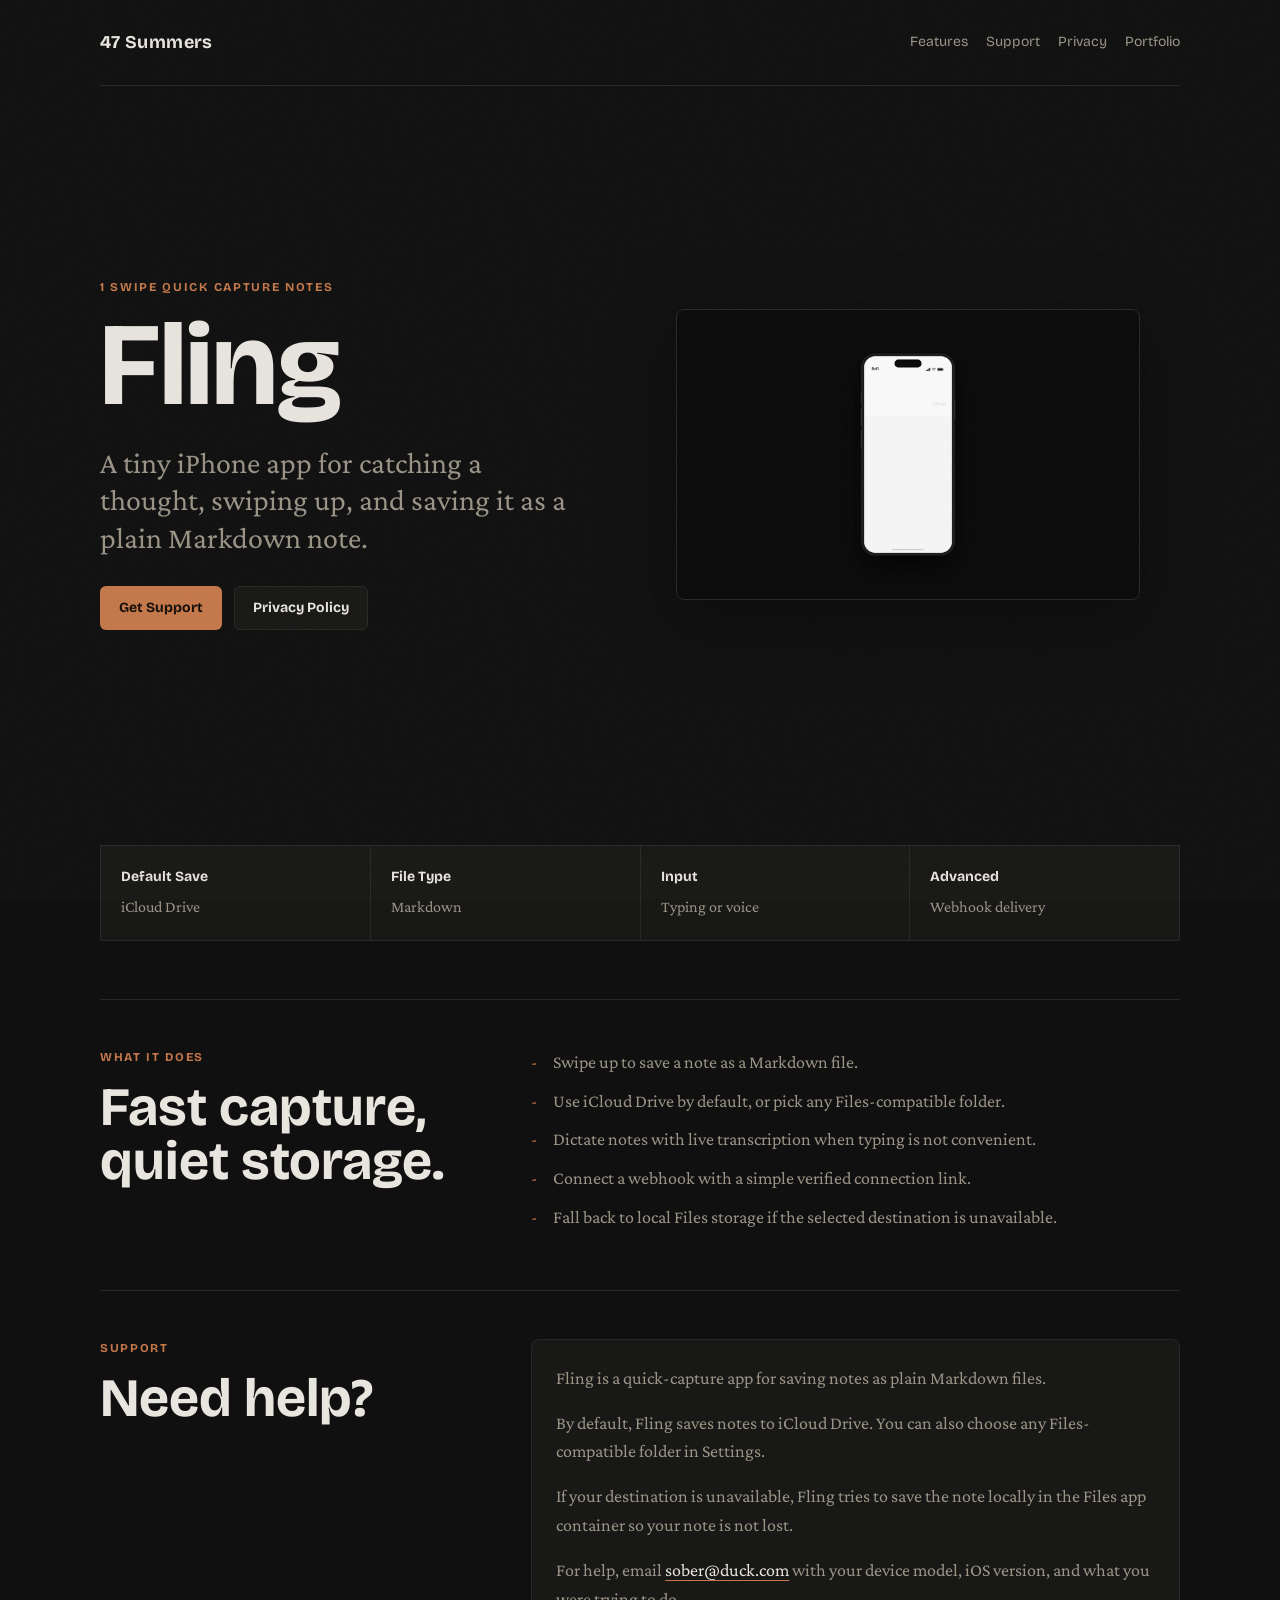
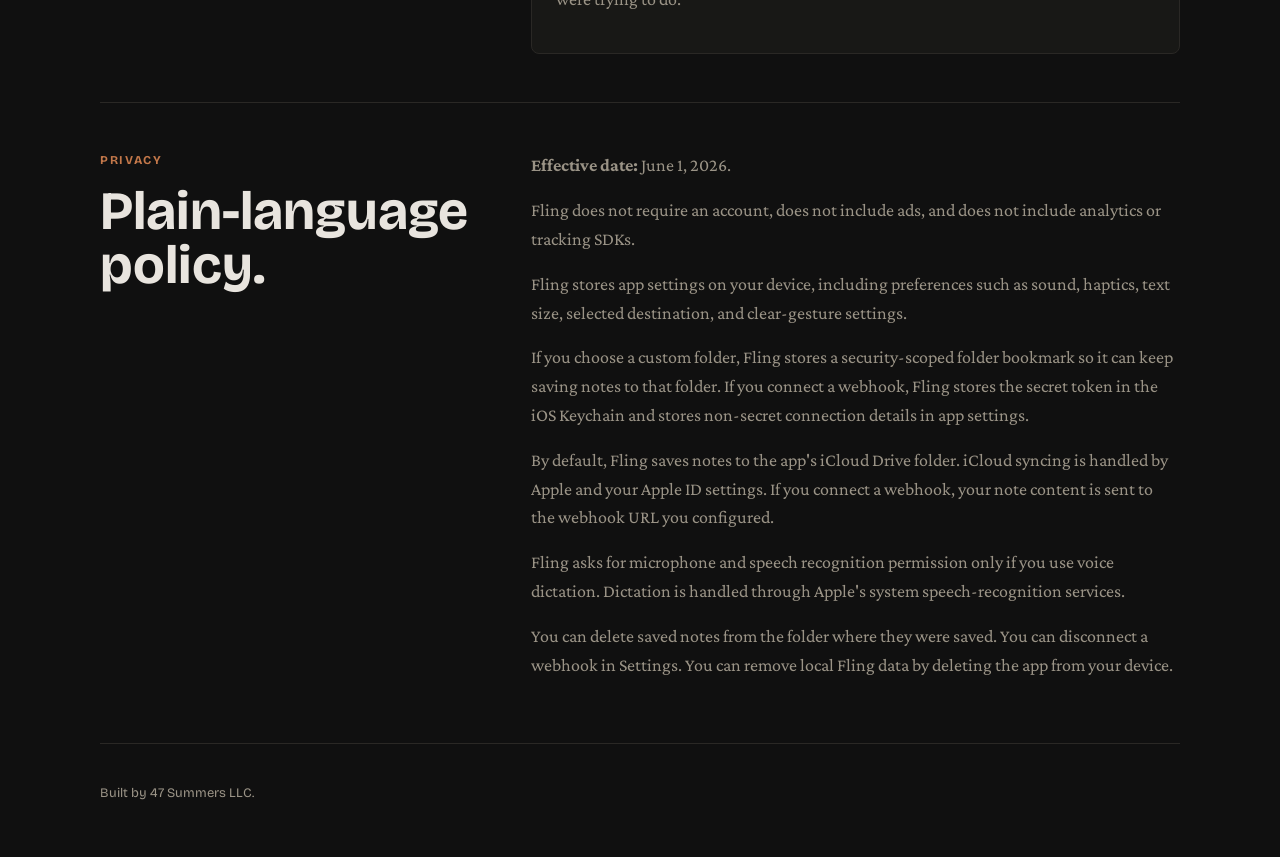
==== fling.html @ c7c5a13c "Add Fling portfolio page" ====
<!DOCTYPE html>
<html lang="en">
<head>
  <meta charset="UTF-8">
  <meta name="viewport" content="width=device-width, initial-scale=1.0">
  <title>Fling - 1 Swipe Quick Capture Notes</title>
  <meta name="description" content="Fling is a quick-capture iPhone app for saving notes as plain Markdown files with one swipe.">
  <link rel="preconnect" href="https://fonts.googleapis.com">
  <link rel="preconnect" href="https://fonts.gstatic.com" crossorigin>
  <link href="https://fonts.googleapis.com/css2?family=Bricolage+Grotesque:opsz,wght@12..96,200..800&family=Crimson+Pro:ital,wght@0,300;0,400;0,500;1,300;1,400&display=swap" rel="stylesheet">
  <style>
    :root {
      --bg: #101010;
      --panel: #181816;
      --panel-2: #20201d;
      --border: #2a2825;
      --text: #e8e4de;
      --muted: #9a9386;
      --accent: #c4784a;
      --accent-soft: rgba(196, 120, 74, 0.14);
      --font-display: "Bricolage Grotesque", sans-serif;
      --font-body: "Crimson Pro", Georgia, serif;
    }

    * { box-sizing: border-box; }

    html {
      scroll-behavior: smooth;
      -webkit-font-smoothing: antialiased;
    }

    body {
      margin: 0;
      background: var(--bg);
      color: var(--text);
      font-family: var(--font-body);
      font-size: 18px;
      line-height: 1.6;
    }

    a { color: inherit; }

    .grain {
      position: fixed;
      inset: 0;
      pointer-events: none;
      opacity: 0.035;
      background-image: url("data:image/svg+xml,%3Csvg viewBox='0 0 256 256' xmlns='http://www.w3.org/2000/svg'%3E%3Cfilter id='n'%3E%3CfeTurbulence type='fractalNoise' baseFrequency='0.85' numOctaves='4' stitchTiles='stitch'/%3E%3C/filter%3E%3Crect width='100%25' height='100%25' filter='url(%23n)'/%3E%3C/svg%3E");
      background-size: 200px 200px;
    }

    .shell {
      width: min(1080px, calc(100% - 40px));
      margin: 0 auto;
    }

    header {
      display: flex;
      justify-content: space-between;
      align-items: center;
      gap: 20px;
      padding: 28px 0;
      font-family: var(--font-display);
      color: var(--muted);
    }

    .brand {
      color: var(--text);
      font-weight: 700;
      letter-spacing: 0.02em;
    }

    nav {
      display: flex;
      gap: 18px;
      font-size: 14px;
    }

    nav a {
      color: var(--muted);
      text-decoration: none;
    }

    nav a:hover { color: var(--text); }

    .hero {
      display: grid;
      grid-template-columns: minmax(0, 0.95fr) minmax(300px, 1.05fr);
      gap: 44px;
      align-items: center;
      min-height: min(760px, calc(100vh - 86px));
      padding: 36px 0 58px;
    }

    .eyebrow {
      color: var(--accent);
      font-family: var(--font-display);
      font-size: 12px;
      font-weight: 700;
      letter-spacing: 0.14em;
      text-transform: uppercase;
      margin: 0 0 14px;
    }

    h1 {
      font-family: var(--font-display);
      font-size: clamp(56px, 10vw, 118px);
      line-height: 0.92;
      letter-spacing: 0;
      margin: 0;
    }

    .dek {
      max-width: 520px;
      margin: 24px 0 0;
      color: var(--muted);
      font-size: clamp(22px, 3vw, 30px);
      line-height: 1.25;
    }

    .actions {
      display: flex;
      flex-wrap: wrap;
      gap: 12px;
      margin-top: 30px;
    }

    .button {
      display: inline-flex;
      align-items: center;
      justify-content: center;
      min-height: 44px;
      padding: 0 18px;
      border-radius: 6px;
      border: 1px solid var(--border);
      color: var(--text);
      font-family: var(--font-display);
      font-size: 14px;
      font-weight: 700;
      text-decoration: none;
      background: var(--panel);
    }

    .button.primary {
      border-color: transparent;
      background: var(--accent);
      color: #140d08;
    }

    .hero-media {
      border: 1px solid var(--border);
      border-radius: 8px;
      overflow: hidden;
      background: var(--panel);
      box-shadow: 0 22px 70px rgba(0, 0, 0, 0.34);
    }

    .hero-media img {
      display: block;
      width: 100%;
      aspect-ratio: 16 / 10;
      object-fit: cover;
    }

    .facts {
      display: grid;
      grid-template-columns: repeat(4, 1fr);
      gap: 1px;
      border: 1px solid var(--border);
      background: var(--border);
      margin-bottom: 58px;
    }

    .fact {
      background: var(--panel);
      padding: 20px;
    }

    .fact b {
      display: block;
      font-family: var(--font-display);
      font-size: 14px;
      margin-bottom: 6px;
    }

    .fact span {
      display: block;
      color: var(--muted);
      font-size: 16px;
    }

    section {
      border-top: 1px solid var(--border);
      padding: 48px 0;
    }

    h2 {
      font-family: var(--font-display);
      font-size: clamp(30px, 5vw, 54px);
      line-height: 1;
      margin: 0 0 18px;
      letter-spacing: 0;
    }

    .section-grid {
      display: grid;
      grid-template-columns: 0.75fr 1.25fr;
      gap: 42px;
    }

    .copy p,
    .copy li {
      color: var(--muted);
    }

    .copy p {
      margin: 0 0 16px;
    }

    ul {
      margin: 0;
      padding: 0;
      list-style: none;
    }

    li {
      position: relative;
      padding-left: 22px;
      margin-bottom: 10px;
    }

    li::before {
      content: "-";
      position: absolute;
      left: 0;
      color: var(--accent);
    }

    .support-card {
      background: var(--panel);
      border: 1px solid var(--border);
      border-radius: 8px;
      padding: 24px;
    }

    .support-card a {
      color: var(--text);
      text-decoration-color: var(--accent);
      text-underline-offset: 4px;
    }

    footer {
      color: var(--muted);
      border-top: 1px solid var(--border);
      padding: 26px 0 40px;
      font-family: var(--font-display);
      font-size: 13px;
    }

    @media (max-width: 820px) {
      .hero,
      .section-grid,
      .facts {
        grid-template-columns: 1fr;
      }

      .hero {
        min-height: auto;
        padding-top: 16px;
      }

      header {
        align-items: flex-start;
        flex-direction: column;
      }
    }
  </style>
</head>
<body>
  <div class="grain" aria-hidden="true"></div>

  <header class="shell">
    <div class="brand">47 Summers</div>
    <nav aria-label="Fling page navigation">
      <a href="#features">Features</a>
      <a href="#support">Support</a>
      <a href="#privacy">Privacy</a>
      <a href="index.html">Portfolio</a>
    </nav>
  </header>

  <main class="shell">
    <section class="hero" aria-labelledby="title">
      <div>
        <p class="eyebrow">1 Swipe Quick Capture Notes</p>
        <h1 id="title">Fling</h1>
        <p class="dek">A tiny iPhone app for catching a thought, swiping up, and saving it as a plain Markdown note.</p>
        <div class="actions">
          <a class="button primary" href="#support">Get Support</a>
          <a class="button" href="#privacy">Privacy Policy</a>
        </div>
      </div>

      <figure class="hero-media">
        <img src="images/fling/screenshot.gif" alt="Fling app swipe-to-save preview">
      </figure>
    </section>

    <div class="facts" aria-label="Fling highlights">
      <div class="fact">
        <b>Default Save</b>
        <span>iCloud Drive</span>
      </div>
      <div class="fact">
        <b>File Type</b>
        <span>Markdown</span>
      </div>
      <div class="fact">
        <b>Input</b>
        <span>Typing or voice</span>
      </div>
      <div class="fact">
        <b>Advanced</b>
        <span>Webhook delivery</span>
      </div>
    </div>

    <section id="features" class="section-grid">
      <div>
        <p class="eyebrow">What It Does</p>
        <h2>Fast capture, quiet storage.</h2>
      </div>
      <div class="copy">
        <ul>
          <li>Swipe up to save a note as a Markdown file.</li>
          <li>Use iCloud Drive by default, or pick any Files-compatible folder.</li>
          <li>Dictate notes with live transcription when typing is not convenient.</li>
          <li>Connect a webhook with a simple verified connection link.</li>
          <li>Fall back to local Files storage if the selected destination is unavailable.</li>
        </ul>
      </div>
    </section>

    <section id="support" class="section-grid">
      <div>
        <p class="eyebrow">Support</p>
        <h2>Need help?</h2>
      </div>
      <div class="copy support-card">
        <p>Fling is a quick-capture app for saving notes as plain Markdown files.</p>
        <p>By default, Fling saves notes to iCloud Drive. You can also choose any Files-compatible folder in Settings.</p>
        <p>If your destination is unavailable, Fling tries to save the note locally in the Files app container so your note is not lost.</p>
        <p>For help, email <a href="mailto:sober@duck.com">sober@duck.com</a> with your device model, iOS version, and what you were trying to do.</p>
      </div>
    </section>

    <section id="privacy" class="section-grid">
      <div>
        <p class="eyebrow">Privacy</p>
        <h2>Plain-language policy.</h2>
      </div>
      <div class="copy">
        <p><strong>Effective date:</strong> June 1, 2026.</p>
        <p>Fling does not require an account, does not include ads, and does not include analytics or tracking SDKs.</p>
        <p>Fling stores app settings on your device, including preferences such as sound, haptics, text size, selected destination, and clear-gesture settings.</p>
        <p>If you choose a custom folder, Fling stores a security-scoped folder bookmark so it can keep saving notes to that folder. If you connect a webhook, Fling stores the secret token in the iOS Keychain and stores non-secret connection details in app settings.</p>
        <p>By default, Fling saves notes to the app's iCloud Drive folder. iCloud syncing is handled by Apple and your Apple ID settings. If you connect a webhook, your note content is sent to the webhook URL you configured.</p>
        <p>Fling asks for microphone and speech recognition permission only if you use voice dictation. Dictation is handled through Apple's system speech-recognition services.</p>
        <p>You can delete saved notes from the folder where they were saved. You can disconnect a webhook in Settings. You can remove local Fling data by deleting the app from your device.</p>
      </div>
    </section>
  </main>

  <footer class="shell">
    <p>Built by 47 Summers LLC.</p>
  </footer>
</body>
</html>
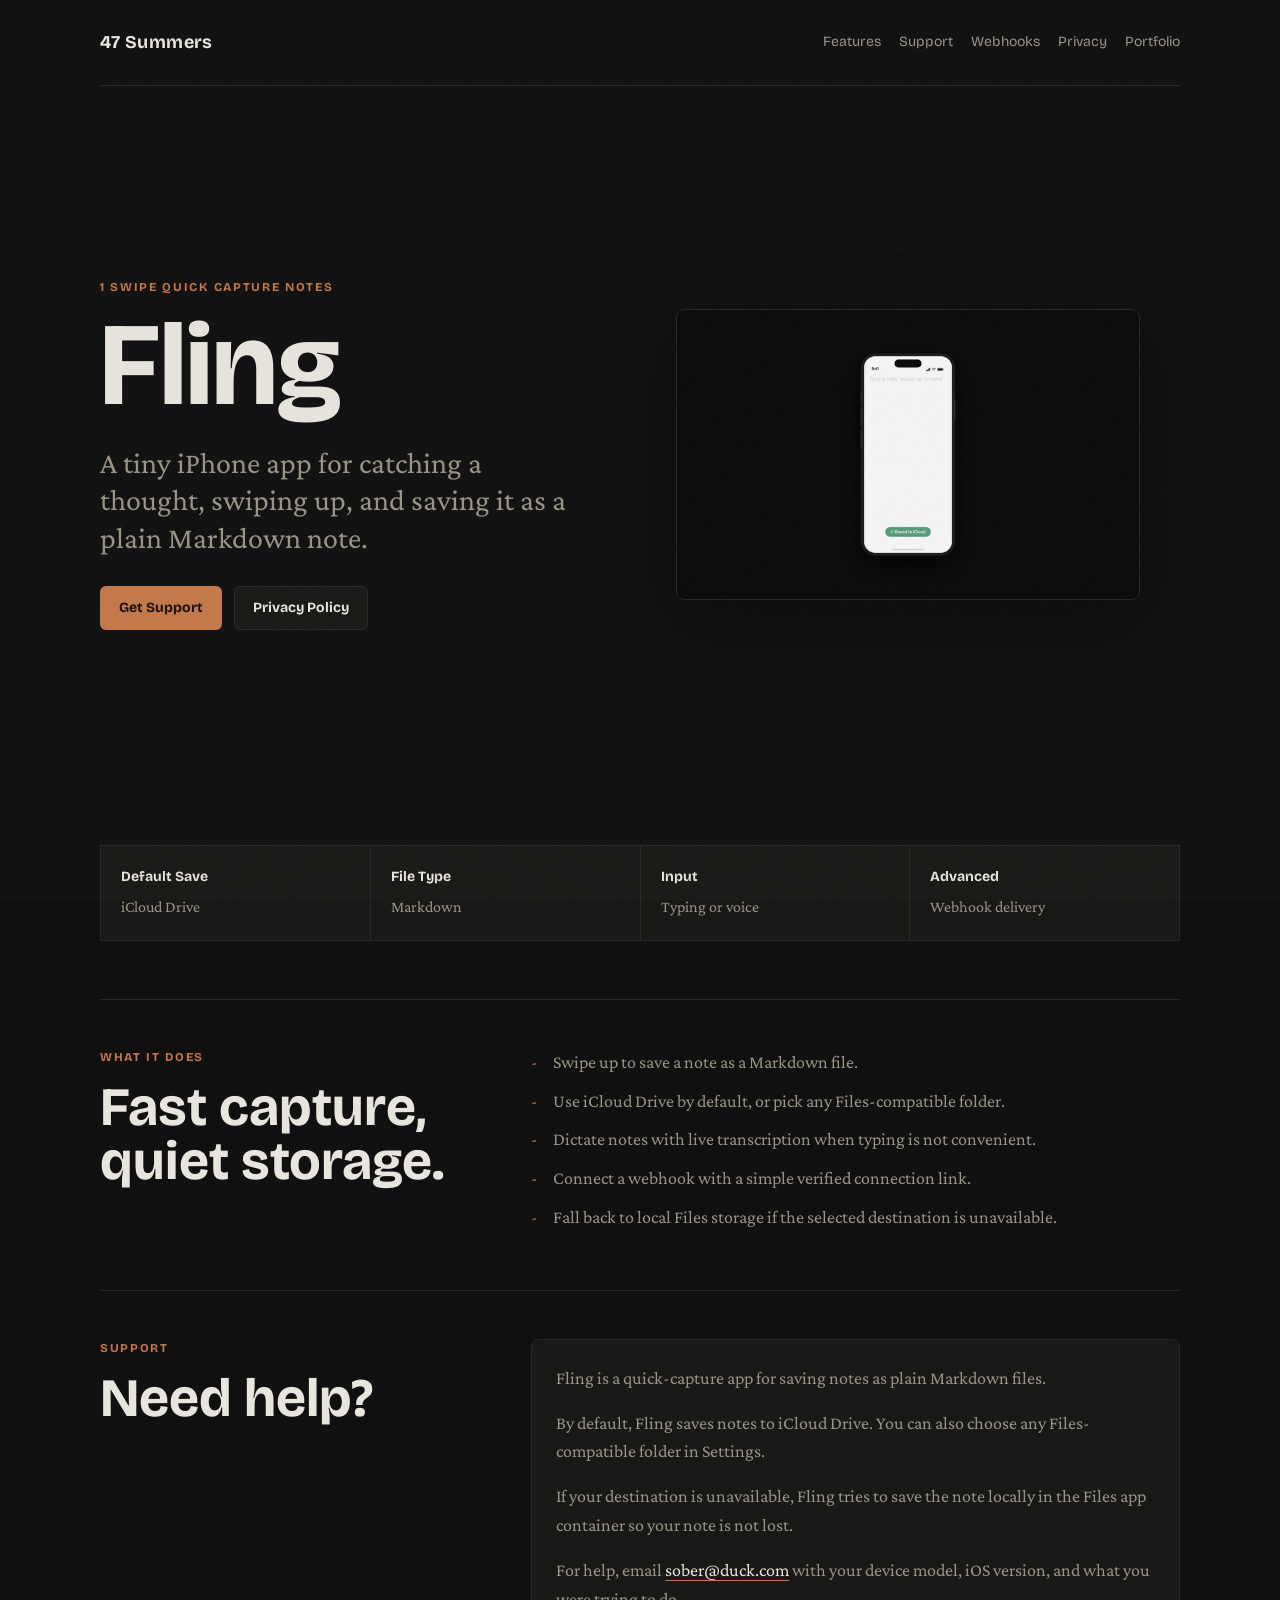
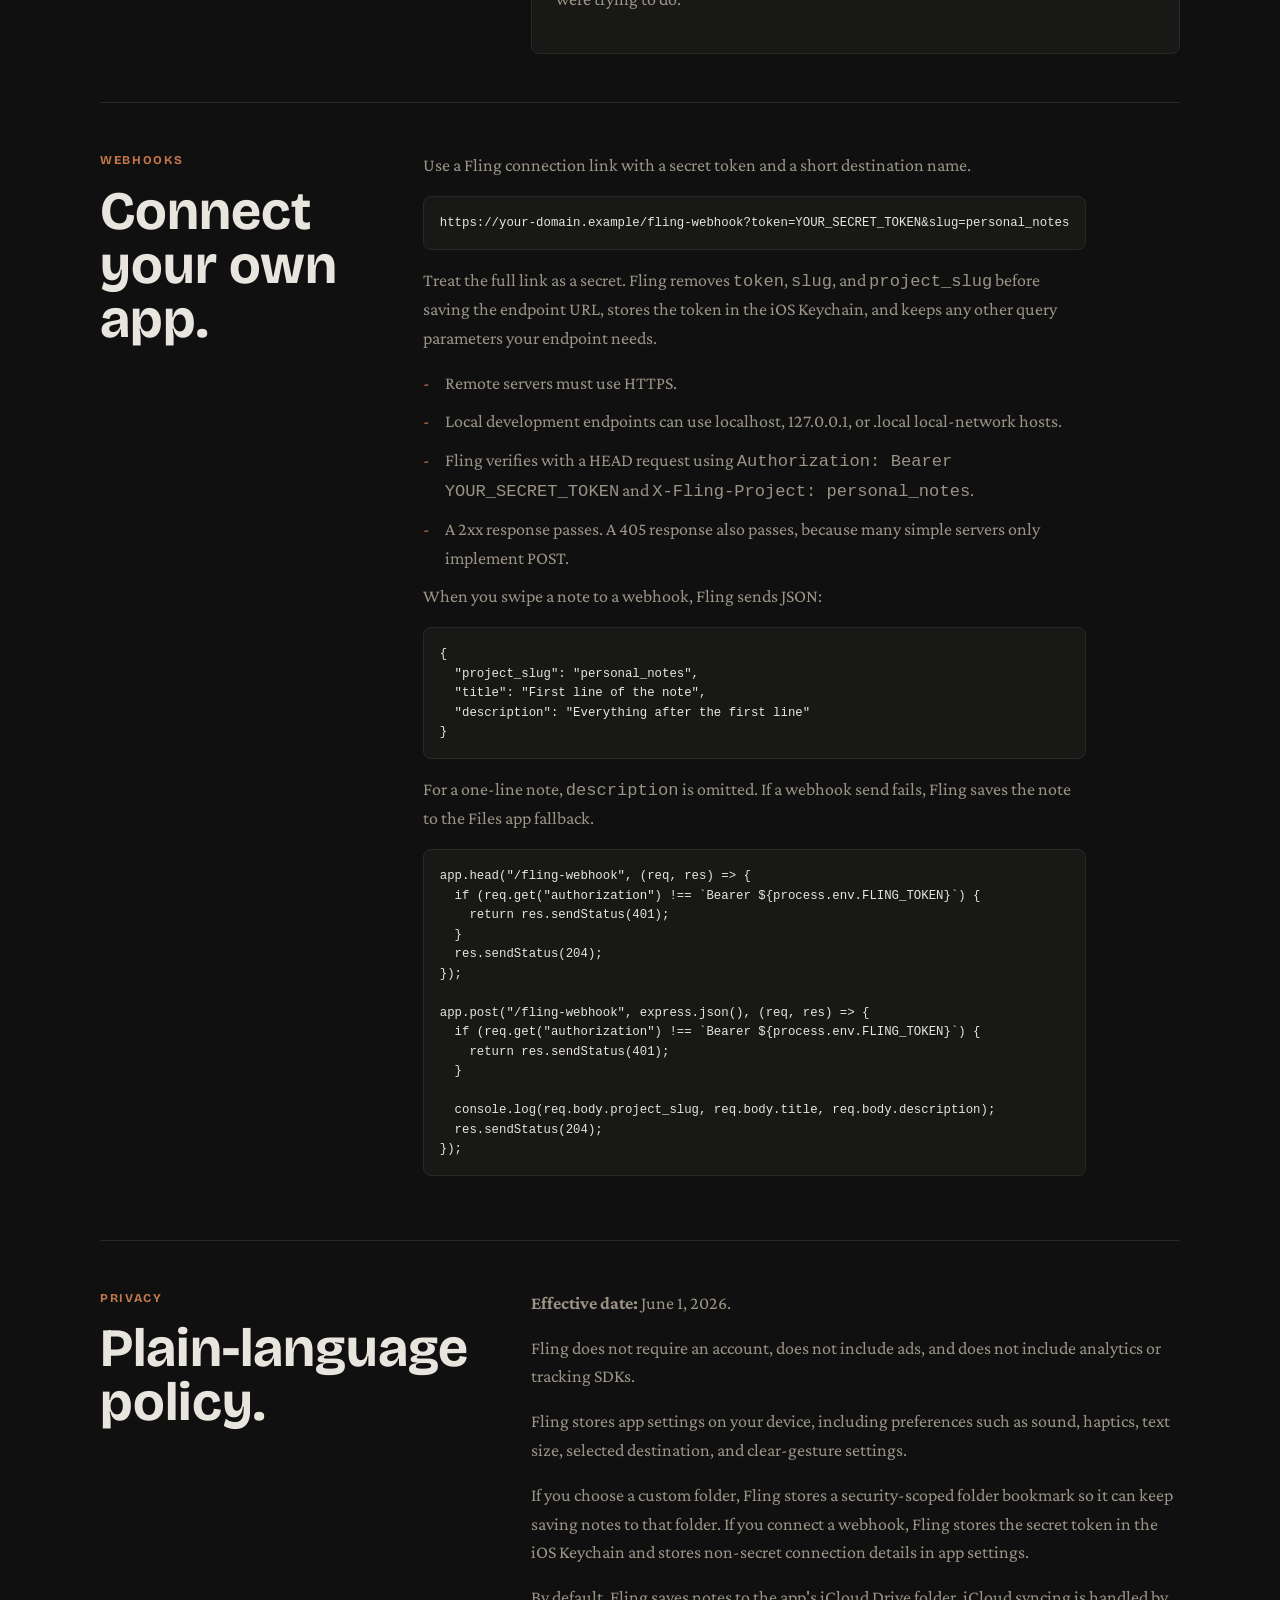
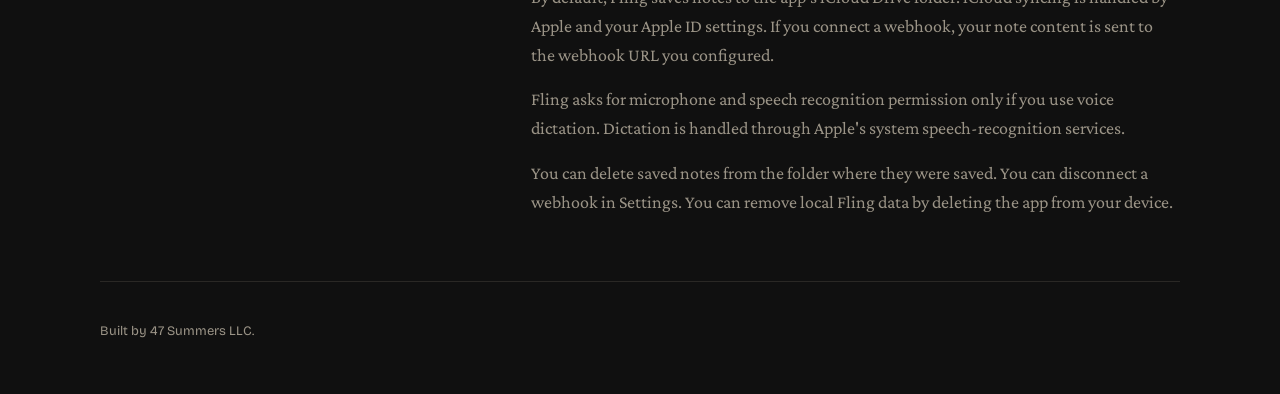
==== commit 7b71ee0f: "Document Fling webhook setup" ====
--- a/fling.html
+++ b/fling.html
@@ -249,6 +249,28 @@
       text-underline-offset: 4px;
     }
 
+    code,
+    pre {
+      font-family: ui-monospace, SFMono-Regular, Menlo, Monaco, Consolas, "Liberation Mono", monospace;
+    }
+
+    code {
+      font-size: 0.95em;
+    }
+
+    pre {
+      background: var(--panel);
+      border: 1px solid var(--border);
+      border-radius: 8px;
+      color: var(--text);
+      font-size: 13px;
+      line-height: 1.5;
+      margin: 16px 0;
+      overflow-x: auto;
+      padding: 16px;
+      white-space: pre;
+    }
+
     footer {
       color: var(--muted);
       border-top: 1px solid var(--border);
@@ -284,6 +306,7 @@
     <nav aria-label="Fling page navigation">
       <a href="#features">Features</a>
       <a href="#support">Support</a>
+      <a href="#webhooks">Webhooks</a>
       <a href="#privacy">Privacy</a>
       <a href="index.html">Portfolio</a>
     </nav>
@@ -354,6 +377,46 @@
       </div>
     </section>
 
+    <section id="webhooks" class="section-grid">
+      <div>
+        <p class="eyebrow">Webhooks</p>
+        <h2>Connect your own app.</h2>
+      </div>
+      <div class="copy">
+        <p>Use a Fling connection link with a secret token and a short destination name.</p>
+        <pre><code>https://your-domain.example/fling-webhook?token=YOUR_SECRET_TOKEN&amp;slug=personal_notes</code></pre>
+        <p>Treat the full link as a secret. Fling removes <code>token</code>, <code>slug</code>, and <code>project_slug</code> before saving the endpoint URL, stores the token in the iOS Keychain, and keeps any other query parameters your endpoint needs.</p>
+        <ul>
+          <li>Remote servers must use HTTPS.</li>
+          <li>Local development endpoints can use localhost, 127.0.0.1, or .local local-network hosts.</li>
+          <li>Fling verifies with a HEAD request using <code>Authorization: Bearer YOUR_SECRET_TOKEN</code> and <code>X-Fling-Project: personal_notes</code>.</li>
+          <li>A 2xx response passes. A 405 response also passes, because many simple servers only implement POST.</li>
+        </ul>
+        <p>When you swipe a note to a webhook, Fling sends JSON:</p>
+        <pre><code>{
+  "project_slug": "personal_notes",
+  "title": "First line of the note",
+  "description": "Everything after the first line"
+}</code></pre>
+        <p>For a one-line note, <code>description</code> is omitted. If a webhook send fails, Fling saves the note to the Files app fallback.</p>
+        <pre><code>app.head("/fling-webhook", (req, res) =&gt; {
+  if (req.get("authorization") !== `Bearer ${process.env.FLING_TOKEN}`) {
+    return res.sendStatus(401);
+  }
+  res.sendStatus(204);
+});
+
+app.post("/fling-webhook", express.json(), (req, res) =&gt; {
+  if (req.get("authorization") !== `Bearer ${process.env.FLING_TOKEN}`) {
+    return res.sendStatus(401);
+  }
+
+  console.log(req.body.project_slug, req.body.title, req.body.description);
+  res.sendStatus(204);
+});</code></pre>
+      </div>
+    </section>
+
     <section id="privacy" class="section-grid">
       <div>
         <p class="eyebrow">Privacy</p>
